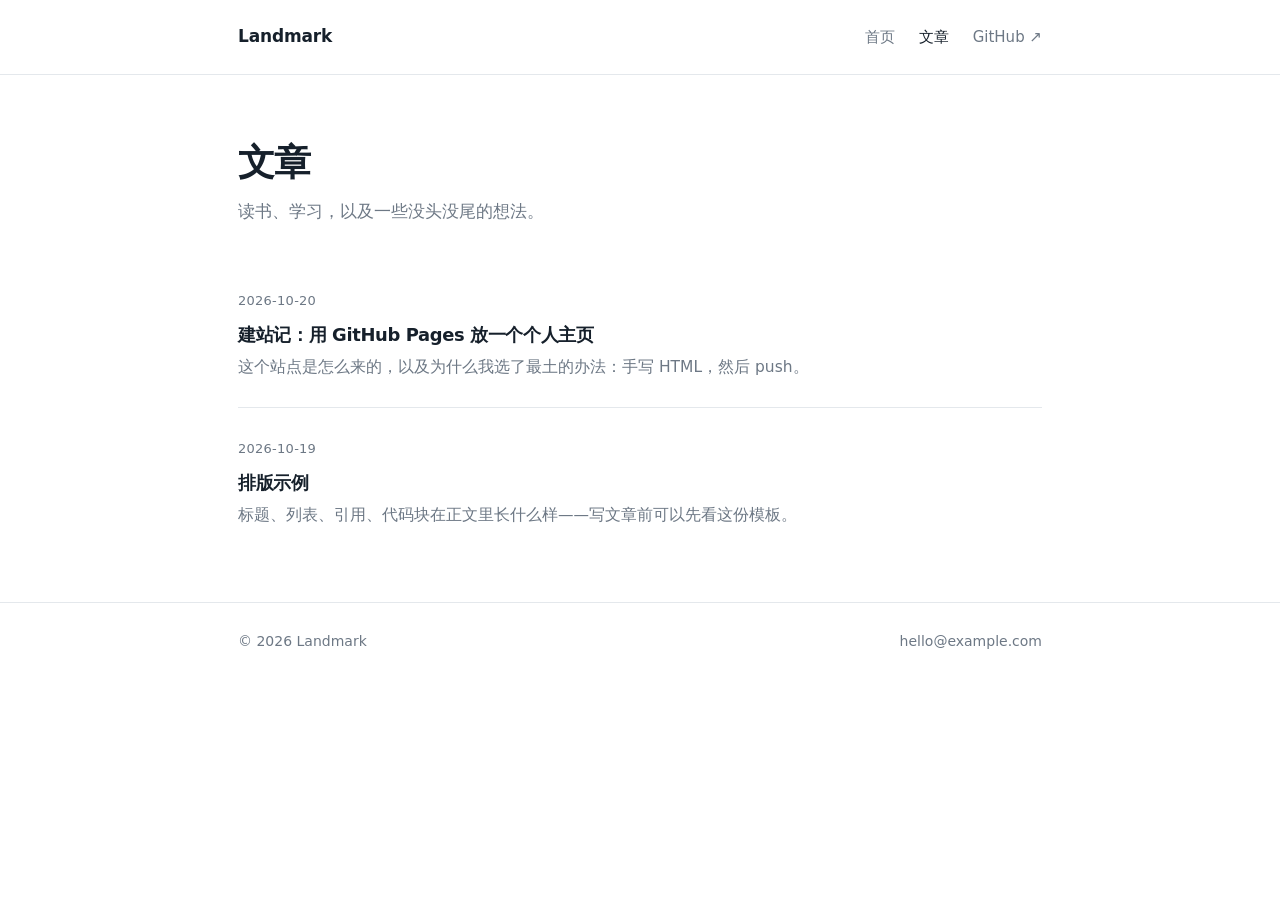
==== blog.html @ b17517d9 "init: minimal personal site (home, blog, posts, 404)" ====
<!doctype html>
<html lang="zh-CN">
<head>
<meta charset="utf-8">
<meta name="viewport" content="width=device-width, initial-scale=1">
<title>文章 · Landmark</title>
<meta name="description" content="Landmark 的文章：读书、学习，以及一些没头没尾的想法。">
<link rel="canonical" href="https://landmark283.github.io/blog.html">
<link rel="icon" href="/favicon.svg" type="image/svg+xml">
<link rel="stylesheet" href="/style.css">
</head>
<body>
<a class="skip" href="#main">跳到正文</a>

<header>
  <nav class="nav" aria-label="主导航">
    <a class="brand" href="/">Landmark</a>
    <div class="navlinks">
      <a href="/">首页</a>
      <a href="/blog.html" aria-current="page">文章</a>
      <a href="https://github.com/landmark283">GitHub ↗</a>
    </div>
  </nav>
</header>

<main id="main" class="main">
  <div class="page-head">
    <h1>文章</h1>
    <p class="tagline">读书、学习，以及一些没头没尾的想法。</p>
  </div>

  <ul class="posts">
    <li class="post">
      <time datetime="2026-10-20">2026-10-20</time>
      <h3><a href="/posts/hello.html">建站记：用 GitHub Pages 放一个个人主页</a></h3>
      <p>这个站点是怎么来的，以及为什么我选了最土的办法：手写 HTML，然后 push。</p>
    </li>
    <li class="post">
      <time datetime="2026-10-19">2026-10-19</time>
      <h3><a href="/posts/demo.html">排版示例</a></h3>
      <p>标题、列表、引用、代码块在正文里长什么样——写文章前可以先看这份模板。</p>
    </li>
  </ul>
</main>

<footer>
  <div class="foot">
    <span>© 2026 Landmark</span>
    <a href="mailto:hello@example.com">hello@example.com</a>
  </div>
</footer>
</body>
</html>
---- style.css ----
/* ============================================================
   个人站点样式表（单文件、无依赖）
   换配色只需要改 :root 里的 6 个变量
   ============================================================ */

:root {
  --bg:          #ffffff;
  --ink:         #16202b;  /* 标题 */
  --body:        #3a4652;  /* 正文 */
  --muted:       #6d7885;  /* 辅助文字 */
  --line:        #e4e8ec;  /* 分割线 */
  --accent:      #2b6d8f;  /* 链接 */
  --accent-soft: #f2f7fa;  /* 浅底（代码块、按钮悬停） */
  --maxw:        860px;
}

@media (prefers-color-scheme: dark) {
  :root {
    --bg:          #0e1318;
    --ink:         #e9eef2;
    --body:        #c2cbd4;
    --muted:       #8b98a5;
    --line:        #232c35;
    --accent:      #7fb8d6;
    --accent-soft: #16212a;
  }
}

*, *::before, *::after { box-sizing: border-box; }

html {
  scroll-behavior: smooth;
  -webkit-text-size-adjust: 100%;
}

body {
  margin: 0;
  background: var(--bg);
  color: var(--body);
  font: 16.5px/1.75 system-ui, -apple-system, "Segoe UI", "Noto Sans SC",
        "PingFang SC", "Microsoft YaHei", sans-serif;
  -webkit-font-smoothing: antialiased;
}

/* ---------- 顶部导航 ---------- */

header { border-bottom: 1px solid var(--line); }

.nav {
  max-width: var(--maxw);
  margin: 0 auto;
  padding: 22px 28px;
  display: flex;
  align-items: center;
  justify-content: space-between;
  gap: 24px;
}

.brand {
  font-weight: 650;
  font-size: 17px;
  letter-spacing: -0.01em;
  color: var(--ink);
  text-decoration: none;
}

.navlinks {
  display: flex;
  align-items: center;
  gap: 24px;
  font-size: 15px;
}

.navlinks a {
  color: var(--muted);
  text-decoration: none;
  transition: color 0.15s ease;
}

.navlinks a:hover { color: var(--ink); }

.navlinks a[aria-current="page"] {
  color: var(--ink);
  font-weight: 550;
}

/* ---------- 主体 ---------- */

.main {
  max-width: var(--maxw);
  margin: 0 auto;
  padding: 64px 28px 72px;
}

h1, h2, h3 {
  color: var(--ink);
  line-height: 1.3;
  letter-spacing: -0.02em;
  font-weight: 650;
}

a { color: var(--accent); text-underline-offset: 3px; }
a:hover { text-decoration-thickness: 2px; }

/* 首页开场 */

.hero h1 {
  font-size: clamp(2rem, 4.6vw, 2.7rem);
  letter-spacing: -0.035em;
  margin: 0 0 12px;
}

.tagline {
  margin: 0 0 30px;
  font-size: 1.05rem;
  color: var(--muted);
}

.prose p { max-width: 62ch; margin: 0 0 18px; }

.links { display: flex; flex-wrap: wrap; gap: 10px; margin-top: 30px; }

.links a {
  display: inline-block;
  padding: 7px 15px;
  border: 1px solid var(--line);
  border-radius: 999px;
  font-size: 14px;
  color: var(--body);
  text-decoration: none;
  transition: border-color 0.15s ease, color 0.15s ease, background 0.15s ease;
}

.links a:hover {
  border-color: var(--accent);
  color: var(--accent);
  background: var(--accent-soft);
}

/* 区块 */

.section {
  margin-top: 60px;
  padding-top: 34px;
  border-top: 1px solid var(--line);
}

.section h2 { margin: 0 0 18px; font-size: 1.1rem; letter-spacing: 0.01em; }

.section-title-row {
  display: flex;
  align-items: baseline;
  justify-content: space-between;
  gap: 16px;
  margin-bottom: 6px;
}

.section-title-row h2 { margin: 0; }
.section-title-row a { font-size: 14px; text-decoration: none; }

/* 列表页头 */

.page-head { margin-bottom: 34px; }
.page-head h1 { font-size: clamp(1.8rem, 4vw, 2.3rem); margin: 0 0 10px; }
.page-head .tagline { margin: 0; }

/* 键值列表（近况） */

.list { list-style: none; margin: 0; padding: 0; }

.list li {
  display: grid;
  grid-template-columns: 116px 1fr;
  gap: 18px;
  padding: 16px 0;
  border-bottom: 1px solid var(--line);
}

.list li:last-child { border-bottom: 0; }
.list .k { font-size: 14px; color: var(--muted); padding-top: 2px; }
.list .v { margin: 0; }

/* 文章列表 */

.posts { list-style: none; margin: 0; padding: 0; }

.post {
  padding: 26px 0;
  border-bottom: 1px solid var(--line);
}

.post:last-child { border-bottom: 0; padding-bottom: 0; }

.post time {
  font-size: 13px;
  color: var(--muted);
  letter-spacing: 0.02em;
  font-variant-numeric: tabular-nums;
}

.post h3 { margin: 8px 0; font-size: 1.12rem; font-weight: 600; }
.post h3 a { color: var(--ink); text-decoration: none; }
.post h3 a:hover { color: var(--accent); }

.post p {
  margin: 0;
  font-size: 15.5px;
  color: var(--muted);
  max-width: 62ch;
}

/* ---------- 文章页 ---------- */

.article { max-width: 720px; }

.article h1 { font-size: clamp(1.7rem, 4vw, 2.2rem); margin: 0 0 14px; }

.article .meta {
  margin: 0 0 34px;
  padding-bottom: 22px;
  border-bottom: 1px solid var(--line);
  font-size: 14px;
  color: var(--muted);
}

.article p { margin: 0 0 20px; }
.article h2 { font-size: 1.25rem; margin: 40px 0 14px; }
.article ul, .article ol { padding-left: 22px; }
.article li { margin: 8px 0; }

.article blockquote {
  margin: 26px 0;
  padding: 2px 0 2px 18px;
  border-left: 2px solid var(--line);
  color: var(--muted);
}

.article code {
  font-family: ui-monospace, SFMono-Regular, Menlo, Consolas, monospace;
  font-size: 0.88em;
  background: var(--accent-soft);
  padding: 0.15em 0.4em;
  border-radius: 3px;
}

.article pre {
  overflow-x: auto;
  padding: 16px 18px;
  border: 1px solid var(--line);
  border-radius: 4px;
  background: var(--accent-soft);
  font-size: 14px;
  line-height: 1.6;
}

.article pre code { background: none; padding: 0; font-size: inherit; }

.back { display: inline-block; margin-top: 44px; font-size: 15px; text-decoration: none; }

/* ---------- 页脚 ---------- */

footer { border-top: 1px solid var(--line); }

.foot {
  max-width: var(--maxw);
  margin: 0 auto;
  padding: 26px 28px 44px;
  display: flex;
  flex-wrap: wrap;
  justify-content: space-between;
  gap: 14px;
  font-size: 14px;
  color: var(--muted);
}

.foot a { color: var(--muted); text-decoration: none; }
.foot a:hover { color: var(--ink); }

/* ---------- 细节 ---------- */

.skip {
  position: absolute;
  left: 16px;
  top: -60px;
  padding: 10px 14px;
  background: var(--bg);
  border: 1px solid var(--line);
}

.skip:focus { top: 12px; z-index: 9; }

:focus-visible { outline: 2px solid var(--accent); outline-offset: 3px; }

/* ---------- 窄屏 ---------- */

@media (max-width: 640px) {
  body { font-size: 16px; }
  .nav { padding: 18px 20px; }
  .navlinks { gap: 16px; font-size: 14px; }
  .main { padding: 42px 20px 56px; }
  .section { margin-top: 44px; padding-top: 28px; }
  .list li { grid-template-columns: 1fr; gap: 4px; }
  .foot { padding: 22px 20px 36px; }
}

@media (prefers-reduced-motion: reduce) {
  html { scroll-behavior: auto; }
  * { transition: none !important; }
}
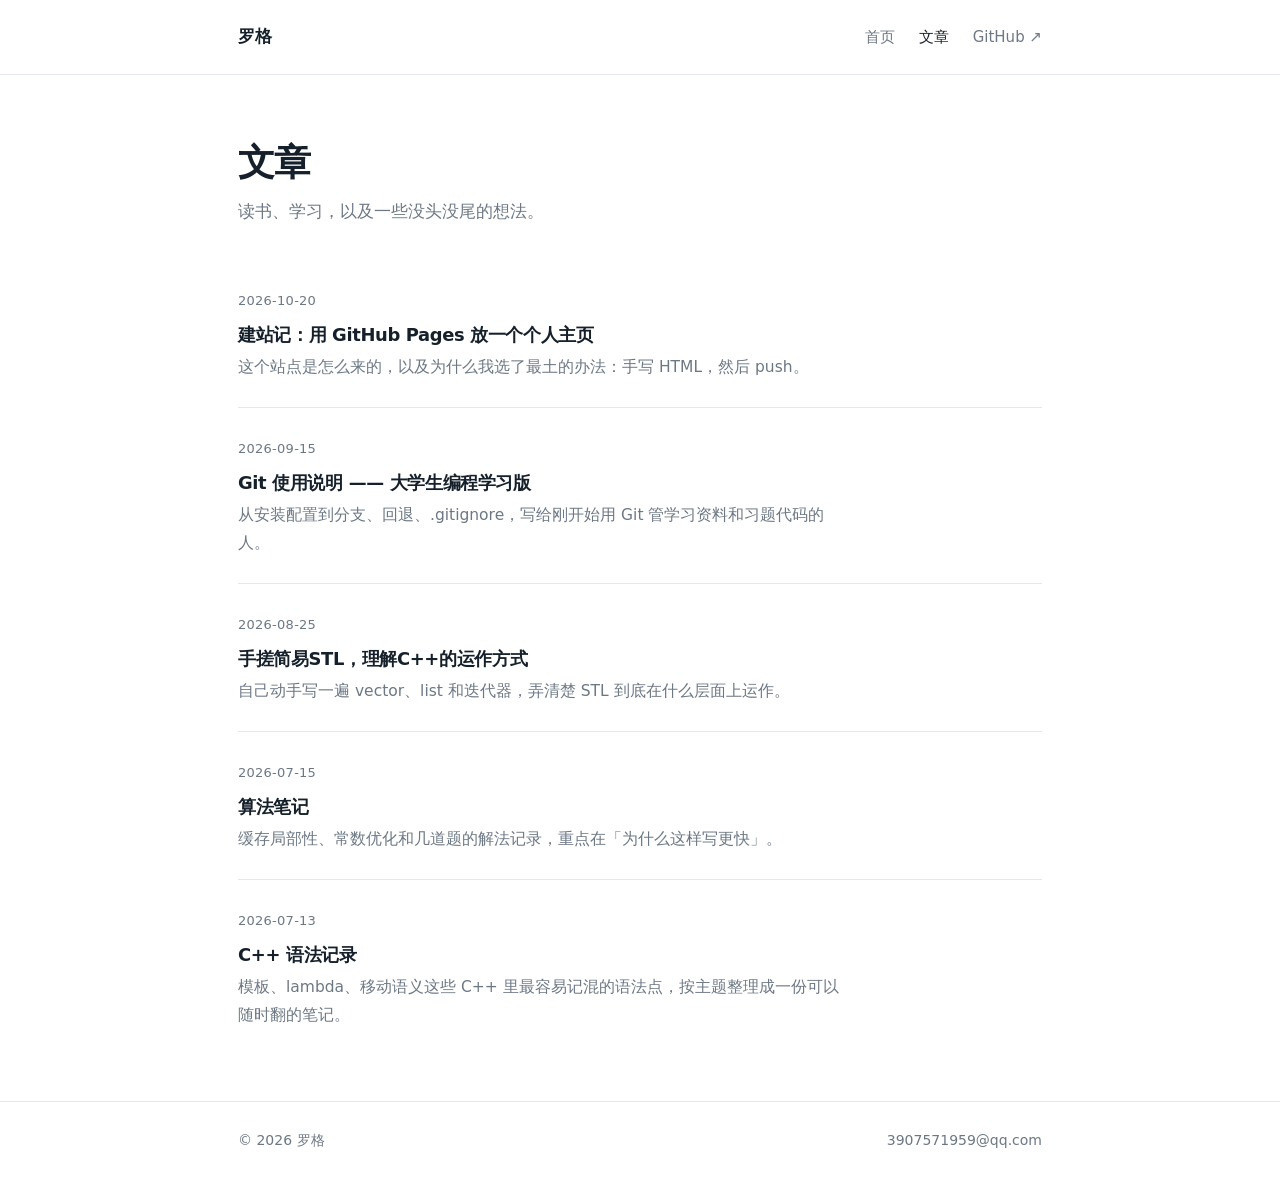
==== commit 6d57f31e: "feat: markdown build pipeline + real profile - add build.mjs: docs/**.md -> index.html, blog.html, p" ====
--- a/blog.html
+++ b/blog.html
@@ -3,8 +3,8 @@
 <head>
 <meta charset="utf-8">
 <meta name="viewport" content="width=device-width, initial-scale=1">
-<title>文章 · Landmark</title>
-<meta name="description" content="Landmark 的文章：读书、学习，以及一些没头没尾的想法。">
+<title>文章 · 罗格</title>
+<meta name="description" content="罗格的文章列表。">
 <link rel="canonical" href="https://landmark283.github.io/blog.html">
 <link rel="icon" href="/favicon.svg" type="image/svg+xml">
 <link rel="stylesheet" href="/style.css">
@@ -14,7 +14,7 @@
 
 <header>
   <nav class="nav" aria-label="主导航">
-    <a class="brand" href="/">Landmark</a>
+    <a class="brand" href="/">罗格</a>
     <div class="navlinks">
       <a href="/">首页</a>
       <a href="/blog.html" aria-current="page">文章</a>
@@ -30,23 +30,38 @@
   </div>
 
   <ul class="posts">
-    <li class="post">
-      <time datetime="2026-10-20">2026-10-20</time>
-      <h3><a href="/posts/hello.html">建站记：用 GitHub Pages 放一个个人主页</a></h3>
-      <p>这个站点是怎么来的，以及为什么我选了最土的办法：手写 HTML，然后 push。</p>
-    </li>
-    <li class="post">
-      <time datetime="2026-10-19">2026-10-19</time>
-      <h3><a href="/posts/demo.html">排版示例</a></h3>
-      <p>标题、列表、引用、代码块在正文里长什么样——写文章前可以先看这份模板。</p>
-    </li>
-  </ul>
+      <li class="post">
+        <time datetime="2026-10-20">2026-10-20</time>
+        <h3><a href="/posts/hello.html">建站记：用 GitHub Pages 放一个个人主页</a></h3>
+        <p>这个站点是怎么来的，以及为什么我选了最土的办法：手写 HTML，然后 push。</p>
+      </li>
+      <li class="post">
+        <time datetime="2026-09-15">2026-09-15</time>
+        <h3><a href="/posts/git-guide.html">Git 使用说明 —— 大学生编程学习版</a></h3>
+        <p>从安装配置到分支、回退、.gitignore，写给刚开始用 Git 管学习资料和习题代码的人。</p>
+      </li>
+      <li class="post">
+        <time datetime="2026-08-25">2026-08-25</time>
+        <h3><a href="/posts/stl-notes.html">手搓简易STL，理解C++的运作方式</a></h3>
+        <p>自己动手写一遍 vector、list 和迭代器，弄清楚 STL 到底在什么层面上运作。</p>
+      </li>
+      <li class="post">
+        <time datetime="2026-07-15">2026-07-15</time>
+        <h3><a href="/posts/algorithm-notes.html">算法笔记</a></h3>
+        <p>缓存局部性、常数优化和几道题的解法记录，重点在「为什么这样写更快」。</p>
+      </li>
+      <li class="post">
+        <time datetime="2026-07-13">2026-07-13</time>
+        <h3><a href="/posts/cpp-syntax.html">C++ 语法记录</a></h3>
+        <p>模板、lambda、移动语义这些 C++ 里最容易记混的语法点，按主题整理成一份可以随时翻的笔记。</p>
+      </li>
+    </ul>
 </main>
 
 <footer>
   <div class="foot">
-    <span>© 2026 Landmark</span>
-    <a href="mailto:hello@example.com">hello@example.com</a>
+    <span>© 2026 罗格</span>
+    <a href="mailto:3907571959@qq.com">3907571959@qq.com</a>
   </div>
 </footer>
 </body>
--- a/style.css
+++ b/style.css
@@ -228,6 +228,31 @@
 .article ul, .article ol { padding-left: 22px; }
 .article li { margin: 8px 0; }
 
+.article h3 { font-size: 1.08rem; margin: 32px 0 12px; }
+.article h4 { font-size: 1rem; margin: 26px 0 10px; font-weight: 600; }
+
+.article hr {
+  border: 0;
+  border-top: 1px solid var(--line);
+  margin: 36px 0;
+}
+
+.article img { border-radius: 4px; max-width: 100%; height: auto; }
+
+.table-wrap { overflow-x: auto; margin: 24px 0; }
+
+.article table { border-collapse: collapse; width: 100%; font-size: 15px; }
+
+.article th,
+.article td {
+  border-bottom: 1px solid var(--line);
+  padding: 10px 14px;
+  text-align: left;
+  vertical-align: top;
+}
+
+.article thead th { color: var(--ink); font-weight: 600; }
+
 .article blockquote {
   margin: 26px 0;
   padding: 2px 0 2px 18px;
